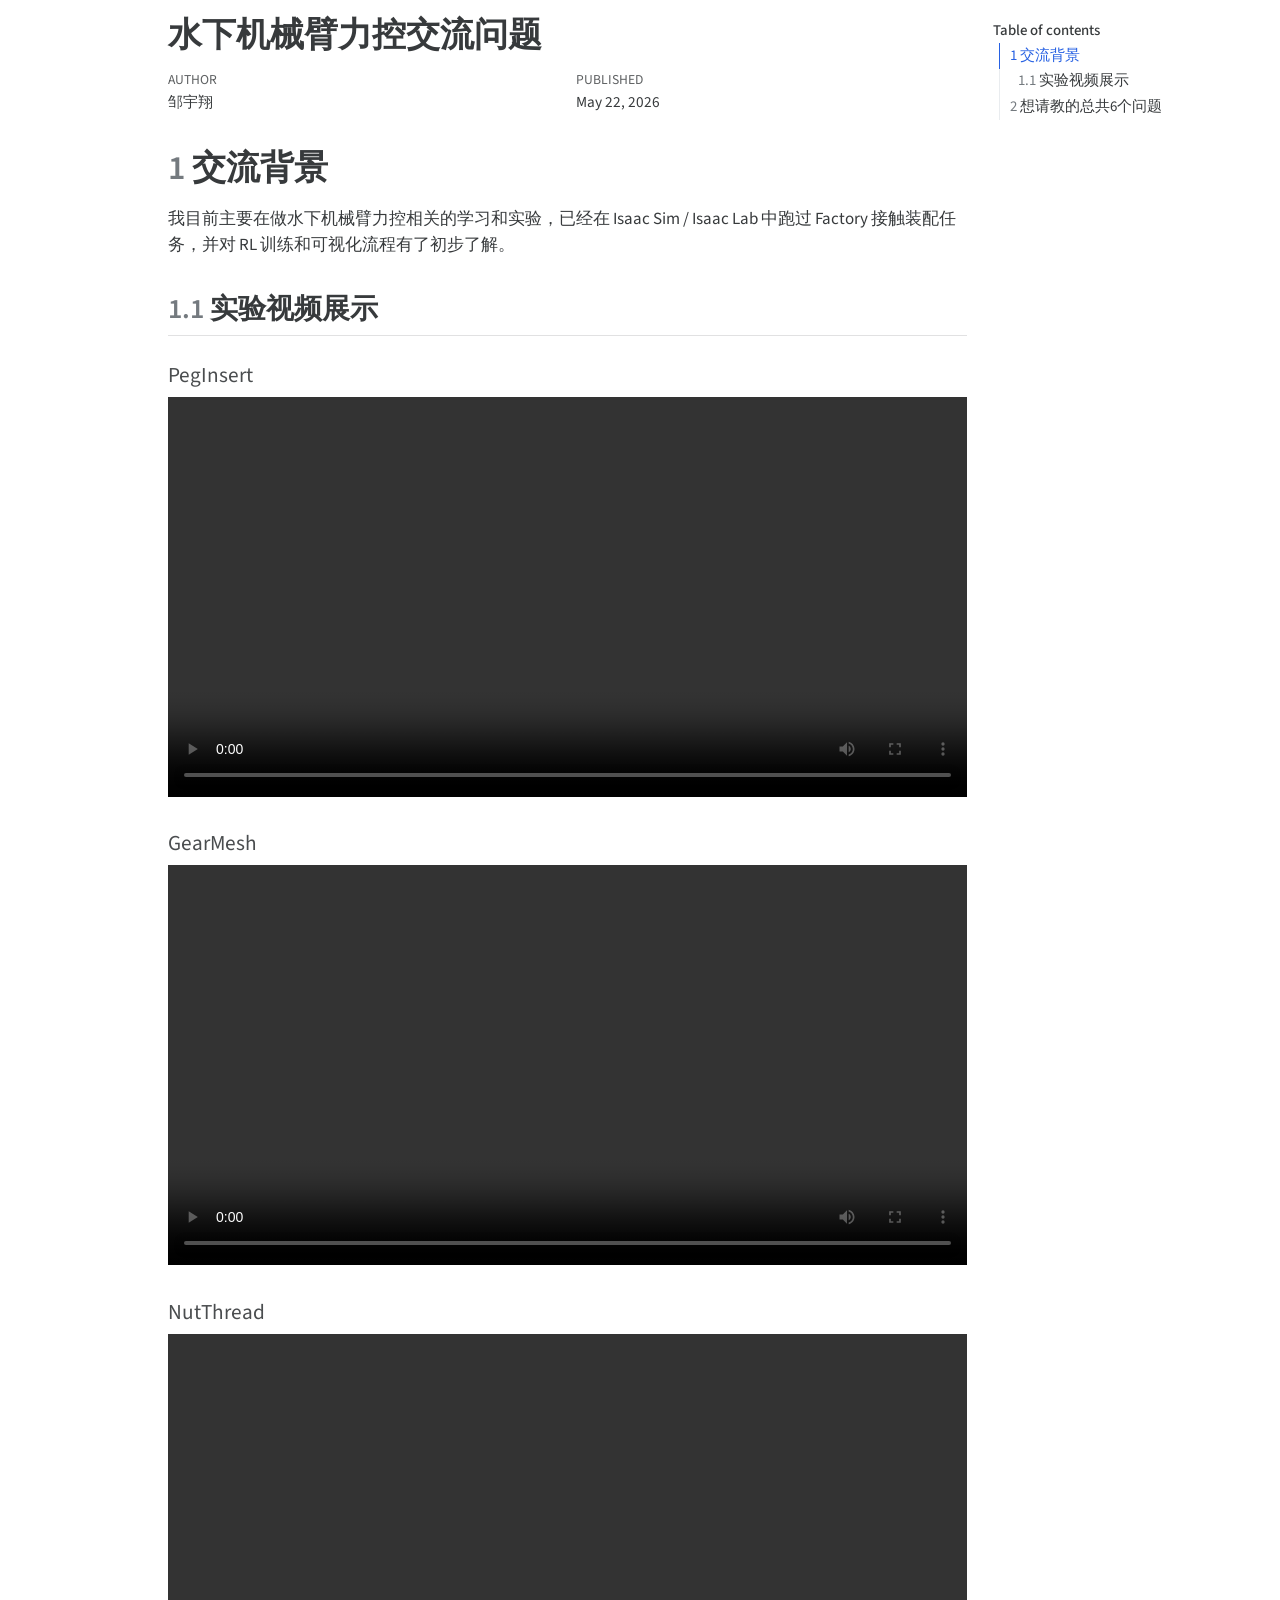
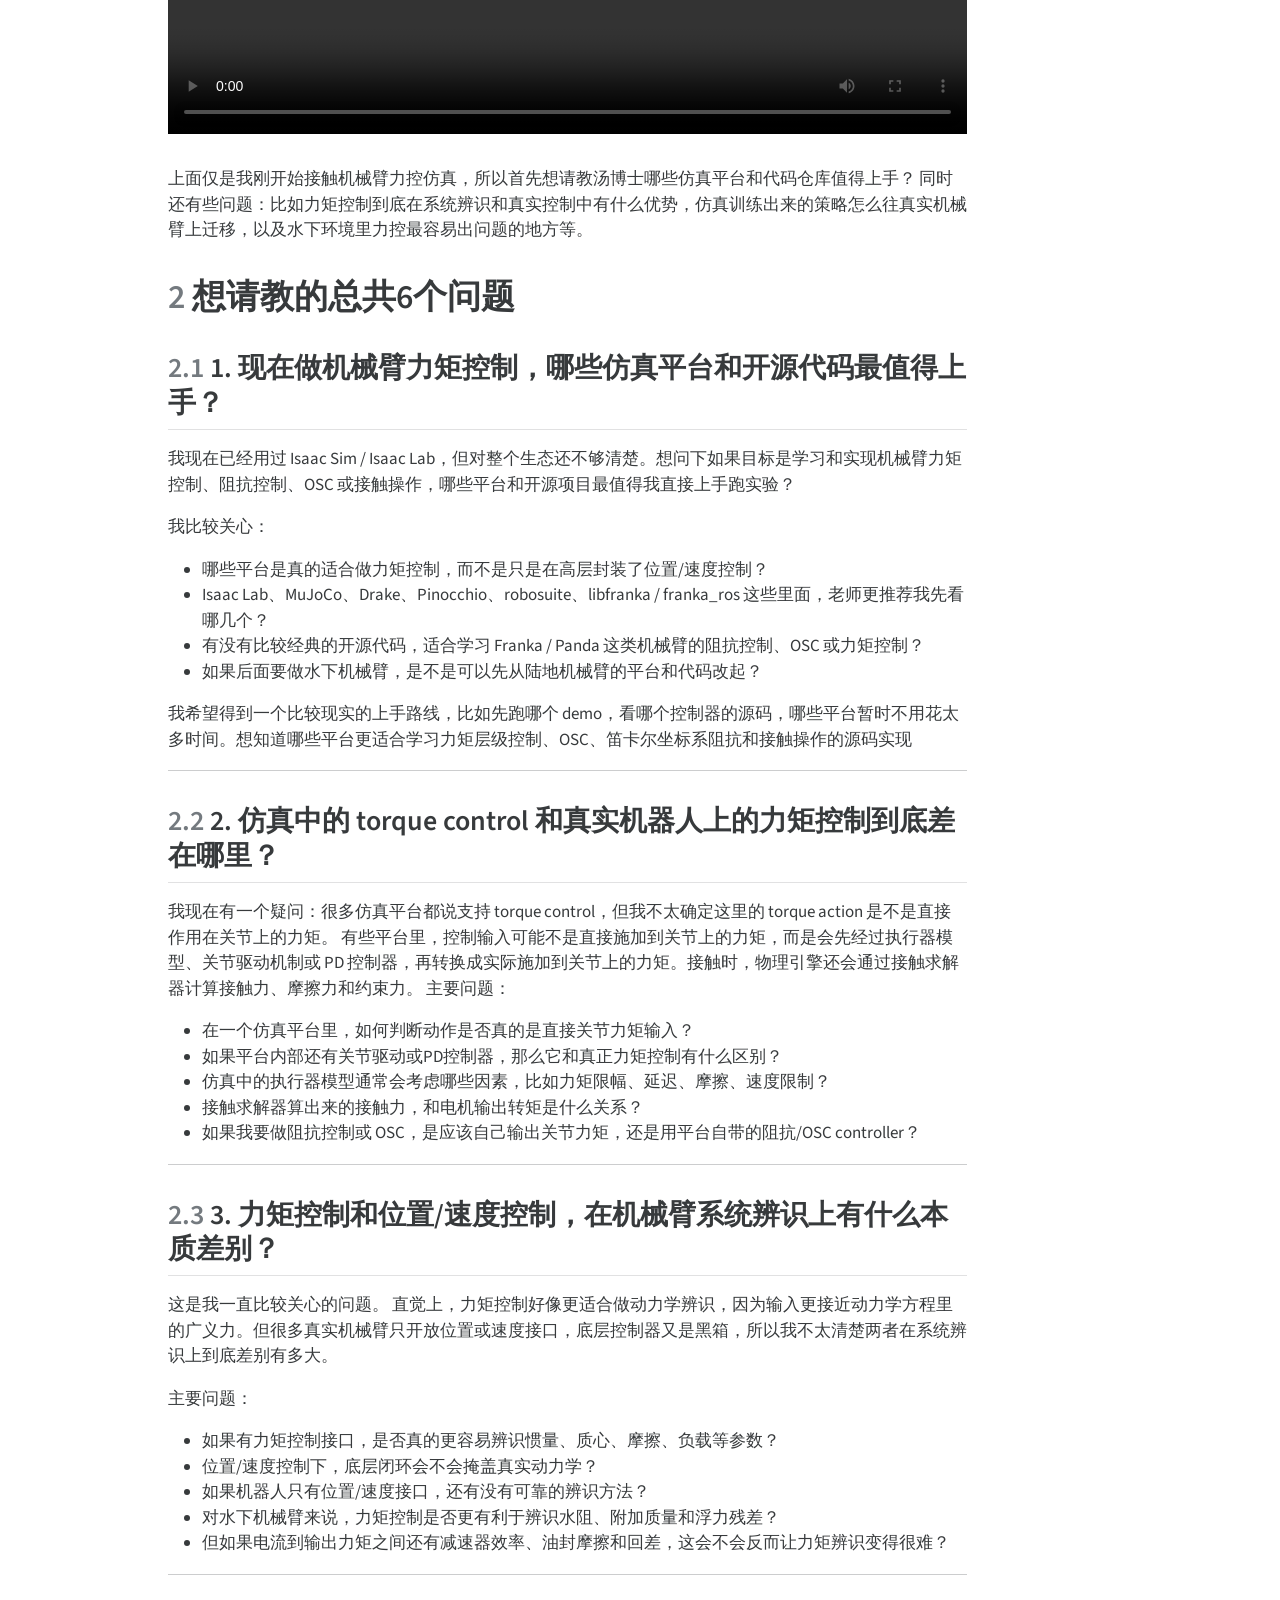
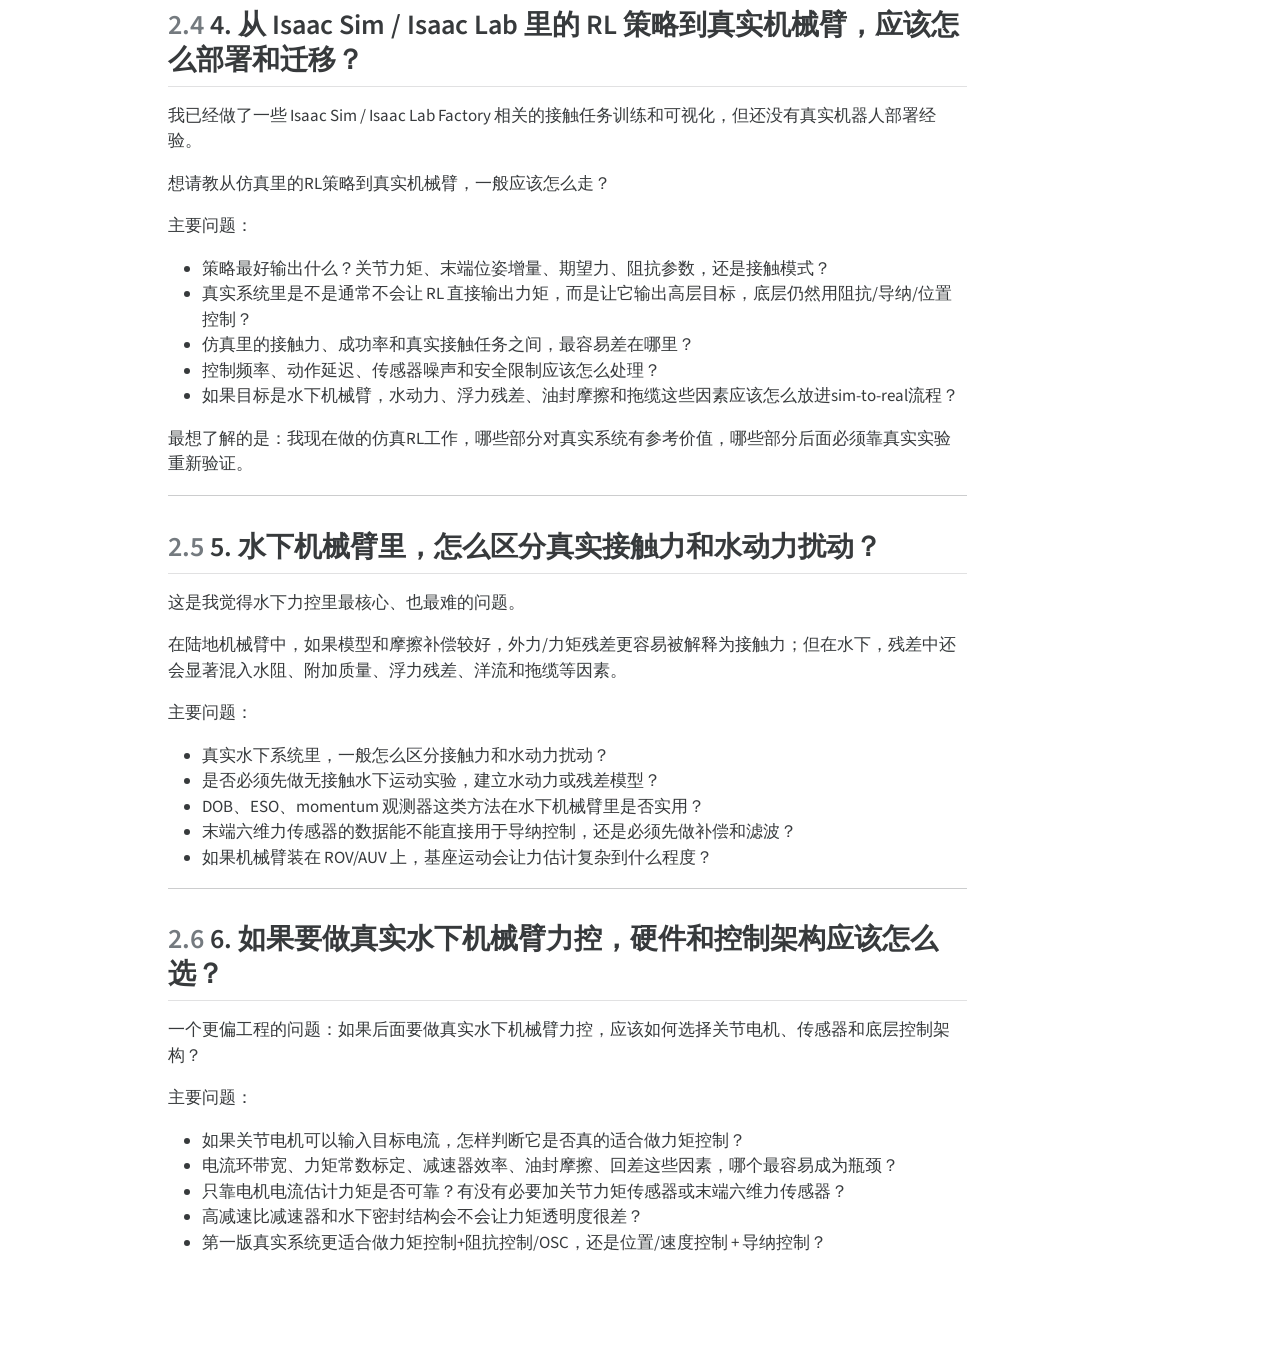
==== questions.html @ dfb9baed "Initial publish of force control pages" ====
<!DOCTYPE html>
<html xmlns="http://www.w3.org/1999/xhtml" lang="en" xml:lang="en"><head>

<meta charset="utf-8">
<meta name="generator" content="quarto-1.9.37">

<meta name="viewport" content="width=device-width, initial-scale=1.0, user-scalable=yes">

<meta name="author" content="邹宇翔">
<meta name="dcterms.date" content="2026-05-22">

<title>水下机械臂力控交流问题</title>
<style>
/* Default styles provided by pandoc.
** See https://pandoc.org/MANUAL.html#variables-for-html for config info.
*/
code{white-space: pre-wrap;}
span.smallcaps{font-variant: small-caps;}
div.columns{display: flex; gap: min(4vw, 1.5em);}
div.column{flex: auto; overflow-x: auto;}
div.hanging-indent{margin-left: 1.5em; text-indent: -1.5em;}
ul.task-list{list-style: none;}
ul.task-list li input[type="checkbox"] {
  width: 0.8em;
  margin: 0 0.8em 0.2em -1em; /* quarto-specific, see https://github.com/quarto-dev/quarto-cli/issues/4556 */ 
  vertical-align: middle;
}
</style>


<script src="questions_files/libs/clipboard/clipboard.min.js"></script>
<script src="questions_files/libs/quarto-html/quarto.js" type="module"></script>
<script src="questions_files/libs/quarto-html/tabsets/tabsets.js" type="module"></script>
<script src="questions_files/libs/quarto-html/popper.min.js"></script>
<script src="questions_files/libs/quarto-html/tippy.umd.min.js"></script>
<script src="questions_files/libs/quarto-html/anchor.min.js"></script>
<link href="questions_files/libs/quarto-html/tippy.css" rel="stylesheet">
<link href="questions_files/libs/quarto-html/quarto-syntax-highlighting-7f8f88aac4f3542376d5c11b86a4c14d.css" rel="stylesheet" id="quarto-text-highlighting-styles">
<script src="questions_files/libs/bootstrap/bootstrap.min.js"></script>
<link href="questions_files/libs/bootstrap/bootstrap-icons.css" rel="stylesheet">
<link href="questions_files/libs/bootstrap/bootstrap-67270d1595a62d14f123c043d4fb2f18.min.css" rel="stylesheet" append-hash="true" id="quarto-bootstrap" data-mode="light">


</head>

<body class="quarto-light">

<div id="quarto-content" class="page-columns page-rows-contents page-layout-article">
<div id="quarto-margin-sidebar" class="sidebar margin-sidebar">
  <nav id="TOC" role="doc-toc" class="toc-active">
    <h2 id="toc-title">Table of contents</h2>
   
  <ul class="collapse">
  <li><a href="#交流背景" id="toc-交流背景" class="nav-link active" data-scroll-target="#交流背景"><span class="header-section-number">1</span> 交流背景</a>
  <ul class="collapse">
  <li><a href="#实验视频展示" id="toc-实验视频展示" class="nav-link" data-scroll-target="#实验视频展示"><span class="header-section-number">1.1</span> 实验视频展示</a></li>
  </ul></li>
  <li><a href="#想请教的总共6个问题" id="toc-想请教的总共6个问题" class="nav-link" data-scroll-target="#想请教的总共6个问题"><span class="header-section-number">2</span> 想请教的总共6个问题</a>
  <ul class="collapse">
  <li><a href="#现在做机械臂力矩控制哪些仿真平台和开源代码最值得上手" id="toc-现在做机械臂力矩控制哪些仿真平台和开源代码最值得上手" class="nav-link" data-scroll-target="#现在做机械臂力矩控制哪些仿真平台和开源代码最值得上手"><span class="header-section-number">2.1</span> 1. 现在做机械臂力矩控制，哪些仿真平台和开源代码最值得上手？</a></li>
  <li><a href="#仿真中的-torque-control-和真实机器人上的力矩控制到底差在哪里" id="toc-仿真中的-torque-control-和真实机器人上的力矩控制到底差在哪里" class="nav-link" data-scroll-target="#仿真中的-torque-control-和真实机器人上的力矩控制到底差在哪里"><span class="header-section-number">2.2</span> 2. 仿真中的 torque control 和真实机器人上的力矩控制到底差在哪里？</a></li>
  <li><a href="#力矩控制和位置速度控制在机械臂系统辨识上有什么本质差别" id="toc-力矩控制和位置速度控制在机械臂系统辨识上有什么本质差别" class="nav-link" data-scroll-target="#力矩控制和位置速度控制在机械臂系统辨识上有什么本质差别"><span class="header-section-number">2.3</span> 3. 力矩控制和位置/速度控制，在机械臂系统辨识上有什么本质差别？</a></li>
  <li><a href="#从-isaac-sim-isaac-lab-里的-rl-策略到真实机械臂应该怎么部署和迁移" id="toc-从-isaac-sim-isaac-lab-里的-rl-策略到真实机械臂应该怎么部署和迁移" class="nav-link" data-scroll-target="#从-isaac-sim-isaac-lab-里的-rl-策略到真实机械臂应该怎么部署和迁移"><span class="header-section-number">2.4</span> 4. 从 Isaac Sim / Isaac Lab 里的 RL 策略到真实机械臂，应该怎么部署和迁移？</a></li>
  <li><a href="#水下机械臂里怎么区分真实接触力和水动力扰动" id="toc-水下机械臂里怎么区分真实接触力和水动力扰动" class="nav-link" data-scroll-target="#水下机械臂里怎么区分真实接触力和水动力扰动"><span class="header-section-number">2.5</span> 5. 水下机械臂里，怎么区分真实接触力和水动力扰动？</a></li>
  <li><a href="#如果要做真实水下机械臂力控硬件和控制架构应该怎么选" id="toc-如果要做真实水下机械臂力控硬件和控制架构应该怎么选" class="nav-link" data-scroll-target="#如果要做真实水下机械臂力控硬件和控制架构应该怎么选"><span class="header-section-number">2.6</span> 6. 如果要做真实水下机械臂力控，硬件和控制架构应该怎么选？</a></li>
  </ul></li>
  </ul>
</nav>
</div>
<main class="content" id="quarto-document-content">

<header id="title-block-header" class="quarto-title-block default">
<div class="quarto-title">
<h1 class="title">水下机械臂力控交流问题</h1>
</div>



<div class="quarto-title-meta">

    <div>
    <div class="quarto-title-meta-heading">Author</div>
    <div class="quarto-title-meta-contents">
             <p>邹宇翔 </p>
          </div>
  </div>
    
    <div>
    <div class="quarto-title-meta-heading">Published</div>
    <div class="quarto-title-meta-contents">
      <p class="date">May 22, 2026</p>
    </div>
  </div>
  
    
  </div>
  


</header>


<section id="交流背景" class="level1" data-number="1">
<h1 data-number="1"><span class="header-section-number">1</span> 交流背景</h1>
<p>我目前主要在做水下机械臂力控相关的学习和实验，已经在 Isaac Sim / Isaac Lab 中跑过 Factory 接触装配任务，并对 RL 训练和可视化流程有了初步了解。</p>
<section id="实验视频展示" class="level2" data-number="1.1">
<h2 data-number="1.1" class="anchored" data-anchor-id="实验视频展示"><span class="header-section-number">1.1</span> 实验视频展示</h2>
<div style="margin-bottom: 2rem;">
  <h4 class="anchored">PegInsert</h4>
  <video controls="" style="display:block; width:900px; max-width:100%; height:auto;">
    <source src="videos/peginsert.mp4" type="video/mp4">
    Your browser does not support the video tag.
  </video>
</div>

<div style="margin-bottom: 2rem;">
  <h4 class="anchored">GearMesh</h4>
  <video controls="" style="display:block; width:900px; max-width:100%; height:auto;">
    <source src="videos/gearmesh.mp4" type="video/mp4">
    Your browser does not support the video tag.
  </video>
</div>

<div style="margin-bottom: 2rem;">
  <h4 class="anchored">NutThread</h4>
  <video controls="" style="display:block; width:900px; max-width:100%; height:auto;">
    <source src="videos/nutthread.mp4" type="video/mp4">
    Your browser does not support the video tag.
  </video>
</div>
<p>上面仅是我刚开始接触机械臂力控仿真，所以首先想请教汤博士哪些仿真平台和代码仓库值得上手？ 同时还有些问题：比如力矩控制到底在系统辨识和真实控制中有什么优势，仿真训练出来的策略怎么往真实机械臂上迁移，以及水下环境里力控最容易出问题的地方等。</p>
</section>
</section>
<section id="想请教的总共6个问题" class="level1" data-number="2">
<h1 data-number="2"><span class="header-section-number">2</span> 想请教的总共6个问题</h1>
<section id="现在做机械臂力矩控制哪些仿真平台和开源代码最值得上手" class="level2" data-number="2.1">
<h2 data-number="2.1" class="anchored" data-anchor-id="现在做机械臂力矩控制哪些仿真平台和开源代码最值得上手"><span class="header-section-number">2.1</span> 1. 现在做机械臂力矩控制，哪些仿真平台和开源代码最值得上手？</h2>
<p>我现在已经用过 Isaac Sim / Isaac Lab，但对整个生态还不够清楚。想问下如果目标是学习和实现机械臂力矩控制、阻抗控制、OSC 或接触操作，哪些平台和开源项目最值得我直接上手跑实验？</p>
<p>我比较关心：</p>
<ul>
<li>哪些平台是真的适合做力矩控制，而不是只是在高层封装了位置/速度控制？</li>
<li>Isaac Lab、MuJoCo、Drake、Pinocchio、robosuite、libfranka / franka_ros 这些里面，老师更推荐我先看哪几个？</li>
<li>有没有比较经典的开源代码，适合学习 Franka / Panda 这类机械臂的阻抗控制、OSC 或力矩控制？</li>
<li>如果后面要做水下机械臂，是不是可以先从陆地机械臂的平台和代码改起？</li>
</ul>
<p>我希望得到一个比较现实的上手路线，比如先跑哪个 demo，看哪个控制器的源码，哪些平台暂时不用花太多时间。想知道哪些平台更适合学习力矩层级控制、OSC、笛卡尔坐标系阻抗和接触操作的源码实现</p>
<hr>
</section>
<section id="仿真中的-torque-control-和真实机器人上的力矩控制到底差在哪里" class="level2" data-number="2.2">
<h2 data-number="2.2" class="anchored" data-anchor-id="仿真中的-torque-control-和真实机器人上的力矩控制到底差在哪里"><span class="header-section-number">2.2</span> 2. 仿真中的 torque control 和真实机器人上的力矩控制到底差在哪里？</h2>
<p>我现在有一个疑问：很多仿真平台都说支持 torque control，但我不太确定这里的 torque action 是不是直接作用在关节上的力矩。 有些平台里，控制输入可能不是直接施加到关节上的力矩，而是会先经过执行器模型、关节驱动机制或 PD 控制器，再转换成实际施加到关节上的力矩。接触时，物理引擎还会通过接触求解器计算接触力、摩擦力和约束力。 主要问题：</p>
<ul>
<li>在一个仿真平台里，如何判断动作是否真的是直接关节力矩输入？</li>
<li>如果平台内部还有关节驱动或PD控制器，那么它和真正力矩控制有什么区别？</li>
<li>仿真中的执行器模型通常会考虑哪些因素，比如力矩限幅、延迟、摩擦、速度限制？</li>
<li>接触求解器算出来的接触力，和电机输出转矩是什么关系？</li>
<li>如果我要做阻抗控制或 OSC，是应该自己输出关节力矩，还是用平台自带的阻抗/OSC controller？</li>
</ul>
<hr>
</section>
<section id="力矩控制和位置速度控制在机械臂系统辨识上有什么本质差别" class="level2" data-number="2.3">
<h2 data-number="2.3" class="anchored" data-anchor-id="力矩控制和位置速度控制在机械臂系统辨识上有什么本质差别"><span class="header-section-number">2.3</span> 3. 力矩控制和位置/速度控制，在机械臂系统辨识上有什么本质差别？</h2>
<p>这是我一直比较关心的问题。 直觉上，力矩控制好像更适合做动力学辨识，因为输入更接近动力学方程里的广义力。但很多真实机械臂只开放位置或速度接口，底层控制器又是黑箱，所以我不太清楚两者在系统辨识上到底差别有多大。</p>
<p>主要问题：</p>
<ul>
<li>如果有力矩控制接口，是否真的更容易辨识惯量、质心、摩擦、负载等参数？</li>
<li>位置/速度控制下，底层闭环会不会掩盖真实动力学？</li>
<li>如果机器人只有位置/速度接口，还有没有可靠的辨识方法？</li>
<li>对水下机械臂来说，力矩控制是否更有利于辨识水阻、附加质量和浮力残差？</li>
<li>但如果电流到输出力矩之间还有减速器效率、油封摩擦和回差，这会不会反而让力矩辨识变得很难？</li>
</ul>
<hr>
</section>
<section id="从-isaac-sim-isaac-lab-里的-rl-策略到真实机械臂应该怎么部署和迁移" class="level2" data-number="2.4">
<h2 data-number="2.4" class="anchored" data-anchor-id="从-isaac-sim-isaac-lab-里的-rl-策略到真实机械臂应该怎么部署和迁移"><span class="header-section-number">2.4</span> 4. 从 Isaac Sim / Isaac Lab 里的 RL 策略到真实机械臂，应该怎么部署和迁移？</h2>
<p>我已经做了一些 Isaac Sim / Isaac Lab Factory 相关的接触任务训练和可视化，但还没有真实机器人部署经验。</p>
<p>想请教从仿真里的RL策略到真实机械臂，一般应该怎么走？</p>
<p>主要问题：</p>
<ul>
<li>策略最好输出什么？关节力矩、末端位姿增量、期望力、阻抗参数，还是接触模式？</li>
<li>真实系统里是不是通常不会让 RL 直接输出力矩，而是让它输出高层目标，底层仍然用阻抗/导纳/位置控制？</li>
<li>仿真里的接触力、成功率和真实接触任务之间，最容易差在哪里？</li>
<li>控制频率、动作延迟、传感器噪声和安全限制应该怎么处理？</li>
<li>如果目标是水下机械臂，水动力、浮力残差、油封摩擦和拖缆这些因素应该怎么放进sim-to-real流程？</li>
</ul>
<p>最想了解的是：我现在做的仿真RL工作，哪些部分对真实系统有参考价值，哪些部分后面必须靠真实实验重新验证。</p>
<hr>
</section>
<section id="水下机械臂里怎么区分真实接触力和水动力扰动" class="level2" data-number="2.5">
<h2 data-number="2.5" class="anchored" data-anchor-id="水下机械臂里怎么区分真实接触力和水动力扰动"><span class="header-section-number">2.5</span> 5. 水下机械臂里，怎么区分真实接触力和水动力扰动？</h2>
<p>这是我觉得水下力控里最核心、也最难的问题。</p>
<p>在陆地机械臂中，如果模型和摩擦补偿较好，外力/力矩残差更容易被解释为接触力；但在水下，残差中还会显著混入水阻、附加质量、浮力残差、洋流和拖缆等因素。</p>
<p>主要问题：</p>
<ul>
<li>真实水下系统里，一般怎么区分接触力和水动力扰动？</li>
<li>是否必须先做无接触水下运动实验，建立水动力或残差模型？</li>
<li>DOB、ESO、momentum 观测器这类方法在水下机械臂里是否实用？</li>
<li>末端六维力传感器的数据能不能直接用于导纳控制，还是必须先做补偿和滤波？</li>
<li>如果机械臂装在 ROV/AUV 上，基座运动会让力估计复杂到什么程度？</li>
</ul>
<hr>
</section>
<section id="如果要做真实水下机械臂力控硬件和控制架构应该怎么选" class="level2" data-number="2.6">
<h2 data-number="2.6" class="anchored" data-anchor-id="如果要做真实水下机械臂力控硬件和控制架构应该怎么选"><span class="header-section-number">2.6</span> 6. 如果要做真实水下机械臂力控，硬件和控制架构应该怎么选？</h2>
<p>一个更偏工程的问题：如果后面要做真实水下机械臂力控，应该如何选择关节电机、传感器和底层控制架构？</p>
<p>主要问题：</p>
<ul>
<li>如果关节电机可以输入目标电流，怎样判断它是否真的适合做力矩控制？</li>
<li>电流环带宽、力矩常数标定、减速器效率、油封摩擦、回差这些因素，哪个最容易成为瓶颈？</li>
<li>只靠电机电流估计力矩是否可靠？有没有必要加关节力矩传感器或末端六维力传感器？</li>
<li>高减速比减速器和水下密封结构会不会让力矩透明度很差？</li>
<li>第一版真实系统更适合做力矩控制+阻抗控制/OSC，还是位置/速度控制 + 导纳控制？</li>
</ul>
</section>
</section>

</main>
<!-- /main column -->
<script id="quarto-html-after-body" type="application/javascript">
  window.document.addEventListener("DOMContentLoaded", function (event) {
    const icon = "";
    const anchorJS = new window.AnchorJS();
    anchorJS.options = {
      placement: 'right',
      icon: icon
    };
    anchorJS.add('.anchored');
    const isCodeAnnotation = (el) => {
      for (const clz of el.classList) {
        if (clz.startsWith('code-annotation-')) {                     
          return true;
        }
      }
      return false;
    }
    const onCopySuccess = function(e) {
      // button target
      const button = e.trigger;
      // don't keep focus
      button.blur();
      // flash "checked"
      button.classList.add('code-copy-button-checked');
      var currentTitle = button.getAttribute("title");
      button.setAttribute("title", "Copied!");
      let tooltip;
      if (window.bootstrap) {
        button.setAttribute("data-bs-toggle", "tooltip");
        button.setAttribute("data-bs-placement", "left");
        button.setAttribute("data-bs-title", "Copied!");
        tooltip = new bootstrap.Tooltip(button, 
          { trigger: "manual", 
            customClass: "code-copy-button-tooltip",
            offset: [0, -8]});
        tooltip.show();    
      }
      setTimeout(function() {
        if (tooltip) {
          tooltip.hide();
          button.removeAttribute("data-bs-title");
          button.removeAttribute("data-bs-toggle");
          button.removeAttribute("data-bs-placement");
        }
        button.setAttribute("title", currentTitle);
        button.classList.remove('code-copy-button-checked');
      }, 1000);
      // clear code selection
      e.clearSelection();
    }
    const getTextToCopy = function(trigger) {
      const outerScaffold = trigger.parentElement.cloneNode(true);
      const codeEl = outerScaffold.querySelector('code');
      for (const childEl of codeEl.children) {
        if (isCodeAnnotation(childEl)) {
          childEl.remove();
        }
      }
      return codeEl.innerText;
    }
    const clipboard = new window.ClipboardJS('.code-copy-button:not([data-in-quarto-modal])', {
      text: getTextToCopy
    });
    clipboard.on('success', onCopySuccess);
    if (window.document.getElementById('quarto-embedded-source-code-modal')) {
      const clipboardModal = new window.ClipboardJS('.code-copy-button[data-in-quarto-modal]', {
        text: getTextToCopy,
        container: window.document.getElementById('quarto-embedded-source-code-modal')
      });
      clipboardModal.on('success', onCopySuccess);
    }
      var localhostRegex = new RegExp(/^(?:http|https):\/\/localhost\:?[0-9]*\//);
      var mailtoRegex = new RegExp(/^mailto:/);
        var filterRegex = new RegExp('/' + window.location.host + '/');
      var isInternal = (href) => {
          return filterRegex.test(href) || localhostRegex.test(href) || mailtoRegex.test(href);
      }
      // Inspect non-navigation links and adorn them if external
     var links = window.document.querySelectorAll('a[href]:not(.nav-link):not(.navbar-brand):not(.toc-action):not(.sidebar-link):not(.sidebar-item-toggle):not(.pagination-link):not(.no-external):not([aria-hidden]):not(.dropdown-item):not(.quarto-navigation-tool):not(.about-link)');
      for (var i=0; i<links.length; i++) {
        const link = links[i];
        if (!isInternal(link.href)) {
          // undo the damage that might have been done by quarto-nav.js in the case of
          // links that we want to consider external
          if (link.dataset.originalHref !== undefined) {
            link.href = link.dataset.originalHref;
          }
        }
      }
    function tippyHover(el, contentFn, onTriggerFn, onUntriggerFn) {
      const config = {
        allowHTML: true,
        maxWidth: 500,
        delay: 100,
        arrow: false,
        appendTo: function(el) {
            return el.parentElement;
        },
        interactive: true,
        interactiveBorder: 10,
        theme: 'quarto',
        placement: 'bottom-start',
      };
      if (contentFn) {
        config.content = contentFn;
      }
      if (onTriggerFn) {
        config.onTrigger = onTriggerFn;
      }
      if (onUntriggerFn) {
        config.onUntrigger = onUntriggerFn;
      }
      window.tippy(el, config); 
    }
    const noterefs = window.document.querySelectorAll('a[role="doc-noteref"]');
    for (var i=0; i<noterefs.length; i++) {
      const ref = noterefs[i];
      tippyHover(ref, function() {
        // use id or data attribute instead here
        let href = ref.getAttribute('data-footnote-href') || ref.getAttribute('href');
        try { href = new URL(href).hash; } catch {}
        const id = href.replace(/^#\/?/, "");
        const note = window.document.getElementById(id);
        if (note) {
          return note.innerHTML;
        } else {
          return "";
        }
      });
    }
    const xrefs = window.document.querySelectorAll('a.quarto-xref');
    const processXRef = (id, note) => {
      // Strip column container classes
      const stripColumnClz = (el) => {
        el.classList.remove("page-full", "page-columns");
        if (el.children) {
          for (const child of el.children) {
            stripColumnClz(child);
          }
        }
      }
      stripColumnClz(note)
      if (id === null || id.startsWith('sec-')) {
        // Special case sections, only their first couple elements
        const container = document.createElement("div");
        if (note.children && note.children.length > 2) {
          container.appendChild(note.children[0].cloneNode(true));
          for (let i = 1; i < note.children.length; i++) {
            const child = note.children[i];
            if (child.tagName === "P" && child.innerText === "") {
              continue;
            } else {
              container.appendChild(child.cloneNode(true));
              break;
            }
          }
          if (window.Quarto?.typesetMath) {
            window.Quarto.typesetMath(container);
          }
          return container.innerHTML
        } else {
          if (window.Quarto?.typesetMath) {
            window.Quarto.typesetMath(note);
          }
          return note.innerHTML;
        }
      } else {
        // Remove any anchor links if they are present
        const anchorLink = note.querySelector('a.anchorjs-link');
        if (anchorLink) {
          anchorLink.remove();
        }
        if (window.Quarto?.typesetMath) {
          window.Quarto.typesetMath(note);
        }
        if (note.classList.contains("callout")) {
          return note.outerHTML;
        } else {
          return note.innerHTML;
        }
      }
    }
    for (var i=0; i<xrefs.length; i++) {
      const xref = xrefs[i];
      tippyHover(xref, undefined, function(instance) {
        instance.disable();
        let url = xref.getAttribute('href');
        let hash = undefined; 
        if (url.startsWith('#')) {
          hash = url;
        } else {
          try { hash = new URL(url).hash; } catch {}
        }
        if (hash) {
          const id = hash.replace(/^#\/?/, "");
          const note = window.document.getElementById(id);
          if (note !== null) {
            try {
              const html = processXRef(id, note.cloneNode(true));
              instance.setContent(html);
            } finally {
              instance.enable();
              instance.show();
            }
          } else {
            // See if we can fetch this
            fetch(url.split('#')[0])
            .then(res => res.text())
            .then(html => {
              const parser = new DOMParser();
              const htmlDoc = parser.parseFromString(html, "text/html");
              const note = htmlDoc.getElementById(id);
              if (note !== null) {
                const html = processXRef(id, note);
                instance.setContent(html);
              } 
            }).finally(() => {
              instance.enable();
              instance.show();
            });
          }
        } else {
          // See if we can fetch a full url (with no hash to target)
          // This is a special case and we should probably do some content thinning / targeting
          fetch(url)
          .then(res => res.text())
          .then(html => {
            const parser = new DOMParser();
            const htmlDoc = parser.parseFromString(html, "text/html");
            const note = htmlDoc.querySelector('main.content');
            if (note !== null) {
              // This should only happen for chapter cross references
              // (since there is no id in the URL)
              // remove the first header
              if (note.children.length > 0 && note.children[0].tagName === "HEADER") {
                note.children[0].remove();
              }
              const html = processXRef(null, note);
              instance.setContent(html);
            } 
          }).finally(() => {
            instance.enable();
            instance.show();
          });
        }
      }, function(instance) {
      });
    }
        let selectedAnnoteEl;
        const selectorForAnnotation = ( cell, annotation) => {
          let cellAttr = 'data-code-cell="' + cell + '"';
          let lineAttr = 'data-code-annotation="' +  annotation + '"';
          const selector = 'span[' + cellAttr + '][' + lineAttr + ']';
          return selector;
        }
        const selectCodeLines = (annoteEl) => {
          const doc = window.document;
          const targetCell = annoteEl.getAttribute("data-target-cell");
          const targetAnnotation = annoteEl.getAttribute("data-target-annotation");
          const annoteSpan = window.document.querySelector(selectorForAnnotation(targetCell, targetAnnotation));
          const lines = annoteSpan.getAttribute("data-code-lines").split(",");
          const lineIds = lines.map((line) => {
            return targetCell + "-" + line;
          })
          let top = null;
          let height = null;
          let parent = null;
          if (lineIds.length > 0) {
              //compute the position of the single el (top and bottom and make a div)
              const el = window.document.getElementById(lineIds[0]);
              top = el.offsetTop;
              height = el.offsetHeight;
              parent = el.parentElement.parentElement;
            if (lineIds.length > 1) {
              const lastEl = window.document.getElementById(lineIds[lineIds.length - 1]);
              const bottom = lastEl.offsetTop + lastEl.offsetHeight;
              height = bottom - top;
            }
            if (top !== null && height !== null && parent !== null) {
              // cook up a div (if necessary) and position it 
              let div = window.document.getElementById("code-annotation-line-highlight");
              if (div === null) {
                div = window.document.createElement("div");
                div.setAttribute("id", "code-annotation-line-highlight");
                div.style.position = 'absolute';
                parent.appendChild(div);
              }
              div.style.top = top - 2 + "px";
              div.style.height = height + 4 + "px";
              div.style.left = 0;
              let gutterDiv = window.document.getElementById("code-annotation-line-highlight-gutter");
              if (gutterDiv === null) {
                gutterDiv = window.document.createElement("div");
                gutterDiv.setAttribute("id", "code-annotation-line-highlight-gutter");
                gutterDiv.style.position = 'absolute';
                const codeCell = window.document.getElementById(targetCell);
                const gutter = codeCell.querySelector('.code-annotation-gutter');
                gutter.appendChild(gutterDiv);
              }
              gutterDiv.style.top = top - 2 + "px";
              gutterDiv.style.height = height + 4 + "px";
            }
            selectedAnnoteEl = annoteEl;
          }
        };
        const unselectCodeLines = () => {
          const elementsIds = ["code-annotation-line-highlight", "code-annotation-line-highlight-gutter"];
          elementsIds.forEach((elId) => {
            const div = window.document.getElementById(elId);
            if (div) {
              div.remove();
            }
          });
          selectedAnnoteEl = undefined;
        };
          // Handle positioning of the toggle
      window.addEventListener(
        "resize",
        throttle(() => {
          elRect = undefined;
          if (selectedAnnoteEl) {
            selectCodeLines(selectedAnnoteEl);
          }
        }, 10)
      );
      function throttle(fn, ms) {
      let throttle = false;
      let timer;
        return (...args) => {
          if(!throttle) { // first call gets through
              fn.apply(this, args);
              throttle = true;
          } else { // all the others get throttled
              if(timer) clearTimeout(timer); // cancel #2
              timer = setTimeout(() => {
                fn.apply(this, args);
                timer = throttle = false;
              }, ms);
          }
        };
      }
        // Attach click handler to the DT
        const annoteDls = window.document.querySelectorAll('dt[data-target-cell]');
        for (const annoteDlNode of annoteDls) {
          annoteDlNode.addEventListener('click', (event) => {
            const clickedEl = event.target;
            if (clickedEl !== selectedAnnoteEl) {
              unselectCodeLines();
              const activeEl = window.document.querySelector('dt[data-target-cell].code-annotation-active');
              if (activeEl) {
                activeEl.classList.remove('code-annotation-active');
              }
              selectCodeLines(clickedEl);
              clickedEl.classList.add('code-annotation-active');
            } else {
              // Unselect the line
              unselectCodeLines();
              clickedEl.classList.remove('code-annotation-active');
            }
          });
        }
    const findCites = (el) => {
      const parentEl = el.parentElement;
      if (parentEl) {
        const cites = parentEl.dataset.cites;
        if (cites) {
          return {
            el,
            cites: cites.split(' ')
          };
        } else {
          return findCites(el.parentElement)
        }
      } else {
        return undefined;
      }
    };
    var bibliorefs = window.document.querySelectorAll('a[role="doc-biblioref"]');
    for (var i=0; i<bibliorefs.length; i++) {
      const ref = bibliorefs[i];
      const citeInfo = findCites(ref);
      if (citeInfo) {
        tippyHover(citeInfo.el, function() {
          var popup = window.document.createElement('div');
          citeInfo.cites.forEach(function(cite) {
            var citeDiv = window.document.createElement('div');
            citeDiv.classList.add('hanging-indent');
            citeDiv.classList.add('csl-entry');
            var biblioDiv = window.document.getElementById('ref-' + cite);
            if (biblioDiv) {
              citeDiv.innerHTML = biblioDiv.innerHTML;
            }
            popup.appendChild(citeDiv);
          });
          return popup.innerHTML;
        });
      }
    }
  });
  </script>
</div> <!-- /content -->




</body></html>
---- questions_files/libs/quarto-html/tippy.css ----
.tippy-box[data-animation=fade][data-state=hidden]{opacity:0}[data-tippy-root]{max-width:calc(100vw - 10px)}.tippy-box{position:relative;background-color:#333;color:#fff;border-radius:4px;font-size:14px;line-height:1.4;white-space:normal;outline:0;transition-property:transform,visibility,opacity}.tippy-box[data-placement^=top]>.tippy-arrow{bottom:0}.tippy-box[data-placement^=top]>.tippy-arrow:before{bottom:-7px;left:0;border-width:8px 8px 0;border-top-color:initial;transform-origin:center top}.tippy-box[data-placement^=bottom]>.tippy-arrow{top:0}.tippy-box[data-placement^=bottom]>.tippy-arrow:before{top:-7px;left:0;border-width:0 8px 8px;border-bottom-color:initial;transform-origin:center bottom}.tippy-box[data-placement^=left]>.tippy-arrow{right:0}.tippy-box[data-placement^=left]>.tippy-arrow:before{border-width:8px 0 8px 8px;border-left-color:initial;right:-7px;transform-origin:center left}.tippy-box[data-placement^=right]>.tippy-arrow{left:0}.tippy-box[data-placement^=right]>.tippy-arrow:before{left:-7px;border-width:8px 8px 8px 0;border-right-color:initial;transform-origin:center right}.tippy-box[data-inertia][data-state=visible]{transition-timing-function:cubic-bezier(.54,1.5,.38,1.11)}.tippy-arrow{width:16px;height:16px;color:#333}.tippy-arrow:before{content:"";position:absolute;border-color:transparent;border-style:solid}.tippy-content{position:relative;padding:5px 9px;z-index:1}
---- questions_files/libs/quarto-html/quarto-syntax-highlighting-7f8f88aac4f3542376d5c11b86a4c14d.css ----
/* quarto syntax highlight colors */
:root {
  --quarto-hl-ot-color: #003B4F;
  --quarto-hl-at-color: #657422;
  --quarto-hl-ss-color: #20794D;
  --quarto-hl-an-color: #5E5E5E;
  --quarto-hl-fu-color: #4758AB;
  --quarto-hl-st-color: #20794D;
  --quarto-hl-cf-color: #003B4F;
  --quarto-hl-op-color: #5E5E5E;
  --quarto-hl-er-color: #AD0000;
  --quarto-hl-bn-color: #AD0000;
  --quarto-hl-al-color: #AD0000;
  --quarto-hl-va-color: #111111;
  --quarto-hl-bu-color: inherit;
  --quarto-hl-ex-color: inherit;
  --quarto-hl-pp-color: #AD0000;
  --quarto-hl-in-color: #5E5E5E;
  --quarto-hl-vs-color: #20794D;
  --quarto-hl-wa-color: #5E5E5E;
  --quarto-hl-do-color: #5E5E5E;
  --quarto-hl-im-color: #00769E;
  --quarto-hl-ch-color: #20794D;
  --quarto-hl-dt-color: #AD0000;
  --quarto-hl-fl-color: #AD0000;
  --quarto-hl-co-color: #5E5E5E;
  --quarto-hl-cv-color: #5E5E5E;
  --quarto-hl-cn-color: #8f5902;
  --quarto-hl-sc-color: #5E5E5E;
  --quarto-hl-dv-color: #AD0000;
  --quarto-hl-kw-color: #003B4F;
}

/* other quarto variables */
:root {
  --quarto-font-monospace: SFMono-Regular, Menlo, Monaco, Consolas, "Liberation Mono", "Courier New", monospace;
}

/* syntax highlight based on Pandoc's rules */
pre > code.sourceCode > span {
  color: #003B4F;
}

code.sourceCode > span {
  color: #003B4F;
}

div.sourceCode,
div.sourceCode pre.sourceCode {
  color: #003B4F;
}

/* Normal */
code span {
  color: #003B4F;
}

/* Alert */
code span.al {
  color: #AD0000;
  font-style: inherit;
}

/* Annotation */
code span.an {
  color: #5E5E5E;
  font-style: inherit;
}

/* Attribute */
code span.at {
  color: #657422;
  font-style: inherit;
}

/* BaseN */
code span.bn {
  color: #AD0000;
  font-style: inherit;
}

/* BuiltIn */
code span.bu {
  font-style: inherit;
}

/* ControlFlow */
code span.cf {
  color: #003B4F;
  font-weight: bold;
  font-style: inherit;
}

/* Char */
code span.ch {
  color: #20794D;
  font-style: inherit;
}

/* Constant */
code span.cn {
  color: #8f5902;
  font-style: inherit;
}

/* Comment */
code span.co {
  color: #5E5E5E;
  font-style: inherit;
}

/* CommentVar */
code span.cv {
  color: #5E5E5E;
  font-style: italic;
}

/* Documentation */
code span.do {
  color: #5E5E5E;
  font-style: italic;
}

/* DataType */
code span.dt {
  color: #AD0000;
  font-style: inherit;
}

/* DecVal */
code span.dv {
  color: #AD0000;
  font-style: inherit;
}

/* Error */
code span.er {
  color: #AD0000;
  font-style: inherit;
}

/* Extension */
code span.ex {
  font-style: inherit;
}

/* Float */
code span.fl {
  color: #AD0000;
  font-style: inherit;
}

/* Function */
code span.fu {
  color: #4758AB;
  font-style: inherit;
}

/* Import */
code span.im {
  color: #00769E;
  font-style: inherit;
}

/* Information */
code span.in {
  color: #5E5E5E;
  font-style: inherit;
}

/* Keyword */
code span.kw {
  color: #003B4F;
  font-weight: bold;
  font-style: inherit;
}

/* Operator */
code span.op {
  color: #5E5E5E;
  font-style: inherit;
}

/* Other */
code span.ot {
  color: #003B4F;
  font-style: inherit;
}

/* Preprocessor */
code span.pp {
  color: #AD0000;
  font-style: inherit;
}

/* SpecialChar */
code span.sc {
  color: #5E5E5E;
  font-style: inherit;
}

/* SpecialString */
code span.ss {
  color: #20794D;
  font-style: inherit;
}

/* String */
code span.st {
  color: #20794D;
  font-style: inherit;
}

/* Variable */
code span.va {
  color: #111111;
  font-style: inherit;
}

/* VerbatimString */
code span.vs {
  color: #20794D;
  font-style: inherit;
}

/* Warning */
code span.wa {
  color: #5E5E5E;
  font-style: italic;
}

.prevent-inlining {
  content: "</";
}

/*# sourceMappingURL=789ad8cd35626ba772517505b42a116e.css.map */
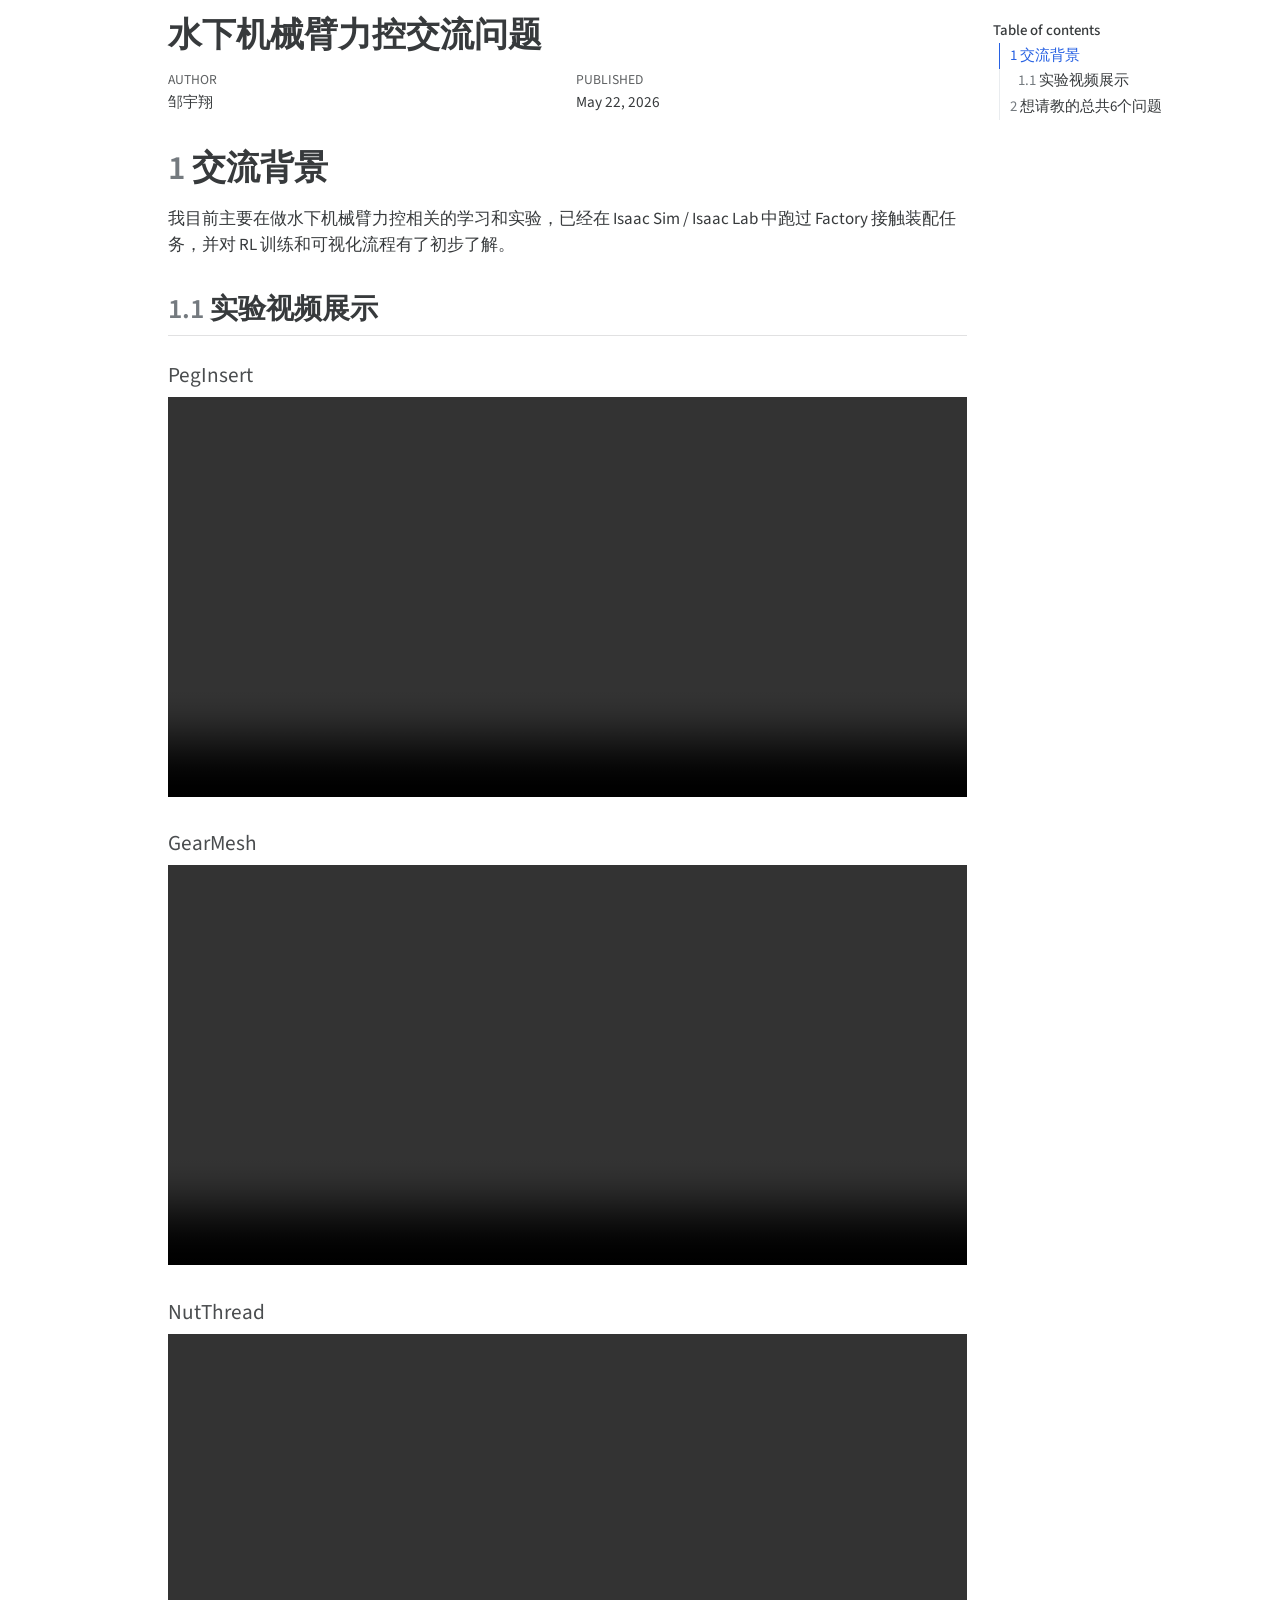
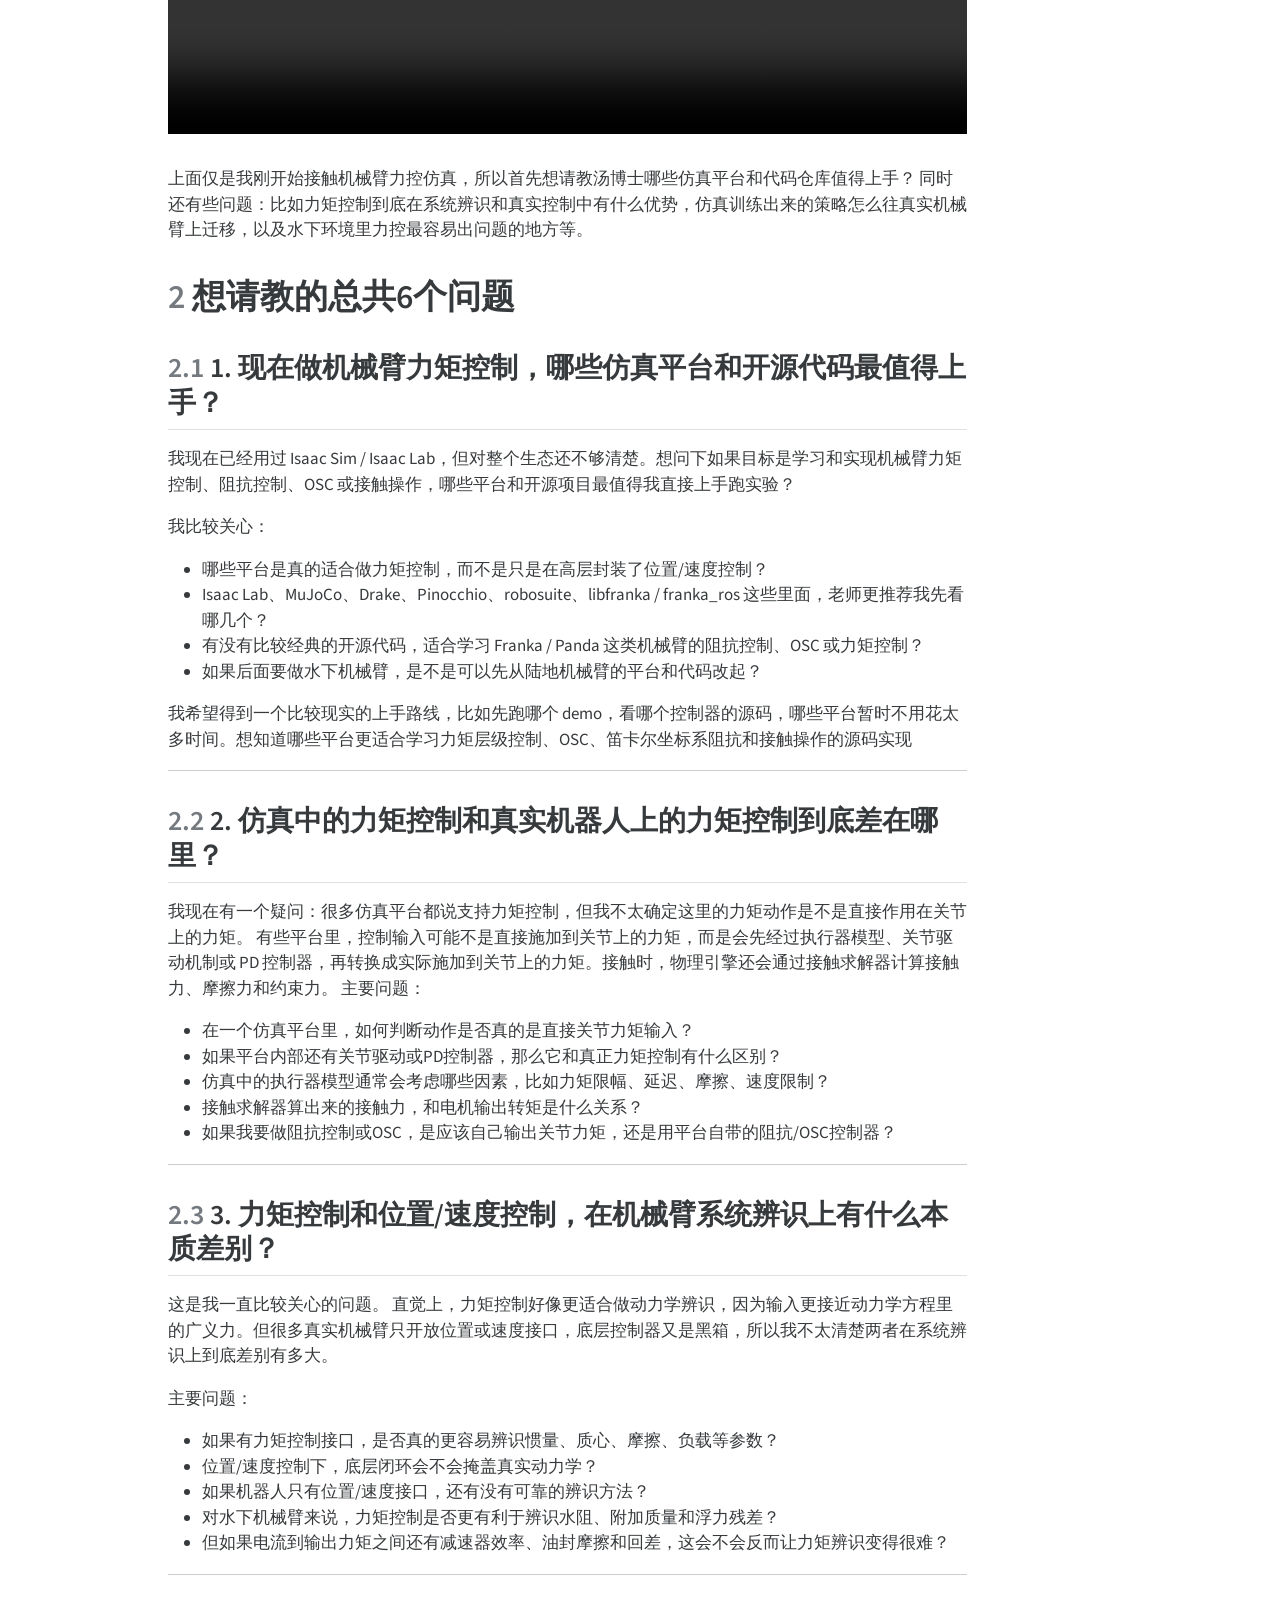
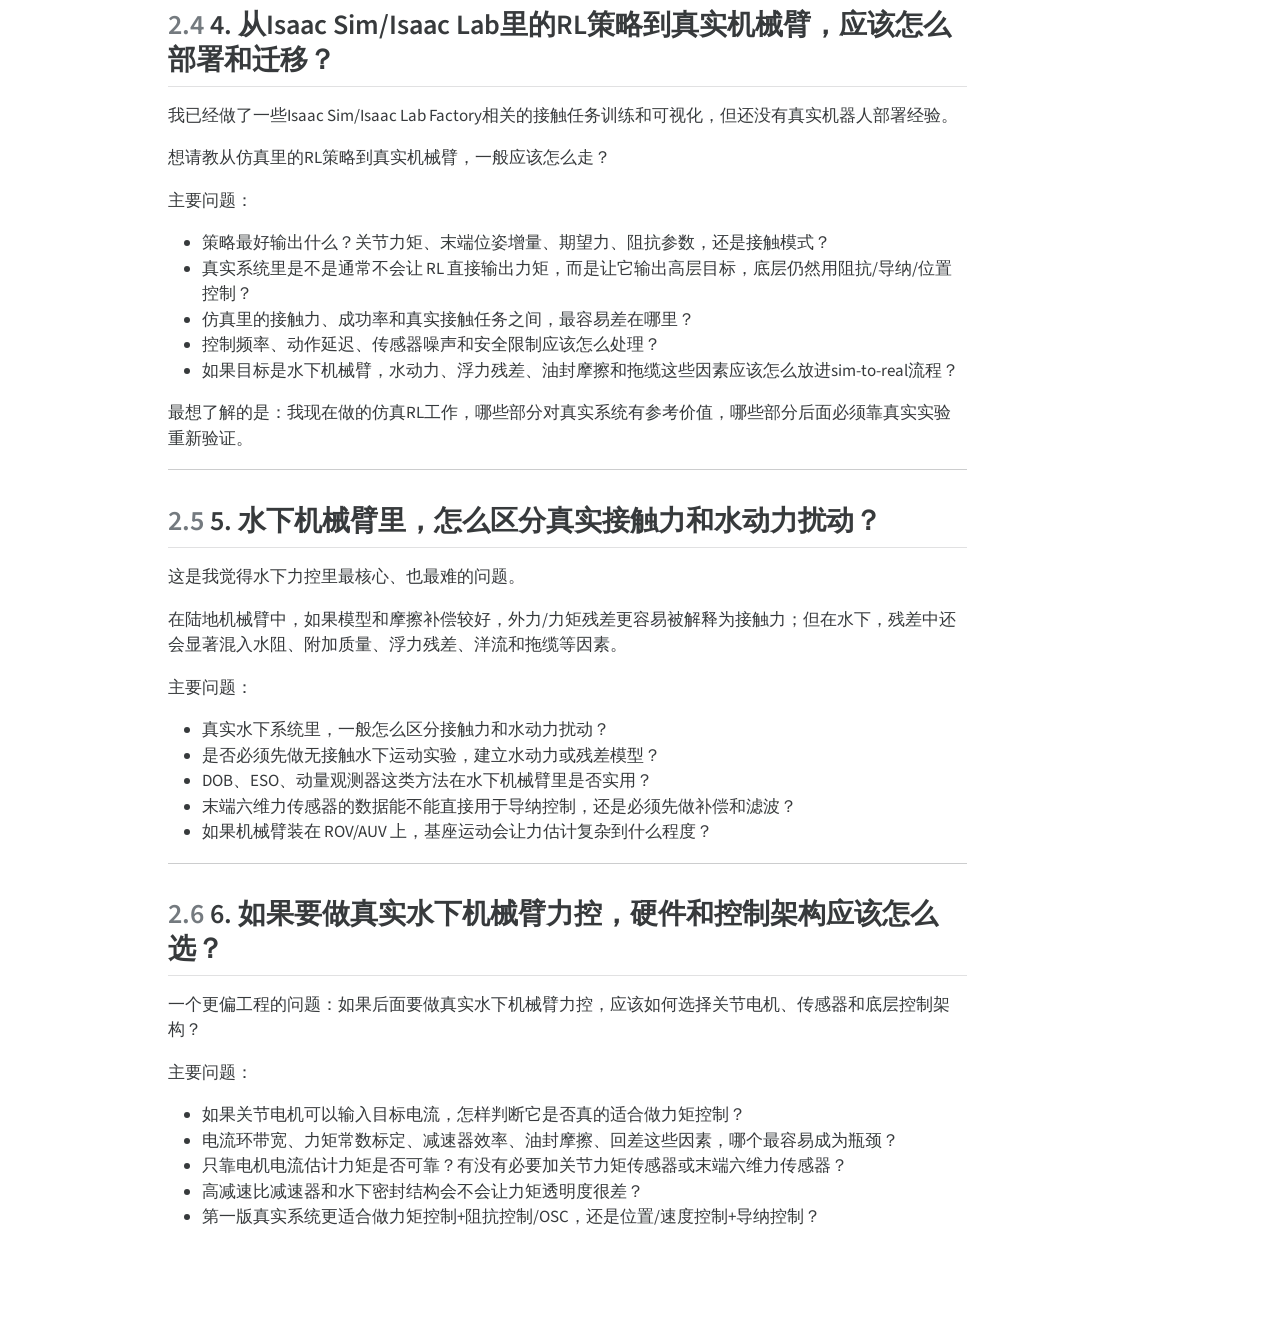
==== commit 97d3a60b: "Update questions page" ====
--- a/questions.html
+++ b/questions.html
@@ -58,9 +58,9 @@
   <li><a href="#想请教的总共6个问题" id="toc-想请教的总共6个问题" class="nav-link" data-scroll-target="#想请教的总共6个问题"><span class="header-section-number">2</span> 想请教的总共6个问题</a>
   <ul class="collapse">
   <li><a href="#现在做机械臂力矩控制哪些仿真平台和开源代码最值得上手" id="toc-现在做机械臂力矩控制哪些仿真平台和开源代码最值得上手" class="nav-link" data-scroll-target="#现在做机械臂力矩控制哪些仿真平台和开源代码最值得上手"><span class="header-section-number">2.1</span> 1. 现在做机械臂力矩控制，哪些仿真平台和开源代码最值得上手？</a></li>
-  <li><a href="#仿真中的-torque-control-和真实机器人上的力矩控制到底差在哪里" id="toc-仿真中的-torque-control-和真实机器人上的力矩控制到底差在哪里" class="nav-link" data-scroll-target="#仿真中的-torque-control-和真实机器人上的力矩控制到底差在哪里"><span class="header-section-number">2.2</span> 2. 仿真中的 torque control 和真实机器人上的力矩控制到底差在哪里？</a></li>
+  <li><a href="#仿真中的力矩控制和真实机器人上的力矩控制到底差在哪里" id="toc-仿真中的力矩控制和真实机器人上的力矩控制到底差在哪里" class="nav-link" data-scroll-target="#仿真中的力矩控制和真实机器人上的力矩控制到底差在哪里"><span class="header-section-number">2.2</span> 2. 仿真中的力矩控制和真实机器人上的力矩控制到底差在哪里？</a></li>
   <li><a href="#力矩控制和位置速度控制在机械臂系统辨识上有什么本质差别" id="toc-力矩控制和位置速度控制在机械臂系统辨识上有什么本质差别" class="nav-link" data-scroll-target="#力矩控制和位置速度控制在机械臂系统辨识上有什么本质差别"><span class="header-section-number">2.3</span> 3. 力矩控制和位置/速度控制，在机械臂系统辨识上有什么本质差别？</a></li>
-  <li><a href="#从-isaac-sim-isaac-lab-里的-rl-策略到真实机械臂应该怎么部署和迁移" id="toc-从-isaac-sim-isaac-lab-里的-rl-策略到真实机械臂应该怎么部署和迁移" class="nav-link" data-scroll-target="#从-isaac-sim-isaac-lab-里的-rl-策略到真实机械臂应该怎么部署和迁移"><span class="header-section-number">2.4</span> 4. 从 Isaac Sim / Isaac Lab 里的 RL 策略到真实机械臂，应该怎么部署和迁移？</a></li>
+  <li><a href="#从isaac-simisaac-lab里的rl策略到真实机械臂应该怎么部署和迁移" id="toc-从isaac-simisaac-lab里的rl策略到真实机械臂应该怎么部署和迁移" class="nav-link" data-scroll-target="#从isaac-simisaac-lab里的rl策略到真实机械臂应该怎么部署和迁移"><span class="header-section-number">2.4</span> 4. 从Isaac Sim/Isaac Lab里的RL策略到真实机械臂，应该怎么部署和迁移？</a></li>
   <li><a href="#水下机械臂里怎么区分真实接触力和水动力扰动" id="toc-水下机械臂里怎么区分真实接触力和水动力扰动" class="nav-link" data-scroll-target="#水下机械臂里怎么区分真实接触力和水动力扰动"><span class="header-section-number">2.5</span> 5. 水下机械臂里，怎么区分真实接触力和水动力扰动？</a></li>
   <li><a href="#如果要做真实水下机械臂力控硬件和控制架构应该怎么选" id="toc-如果要做真实水下机械臂力控硬件和控制架构应该怎么选" class="nav-link" data-scroll-target="#如果要做真实水下机械臂力控硬件和控制架构应该怎么选"><span class="header-section-number">2.6</span> 6. 如果要做真实水下机械臂力控，硬件和控制架构应该怎么选？</a></li>
   </ul></li>
@@ -146,15 +146,15 @@
 <p>我希望得到一个比较现实的上手路线，比如先跑哪个 demo，看哪个控制器的源码，哪些平台暂时不用花太多时间。想知道哪些平台更适合学习力矩层级控制、OSC、笛卡尔坐标系阻抗和接触操作的源码实现</p>
 <hr>
 </section>
-<section id="仿真中的-torque-control-和真实机器人上的力矩控制到底差在哪里" class="level2" data-number="2.2">
-<h2 data-number="2.2" class="anchored" data-anchor-id="仿真中的-torque-control-和真实机器人上的力矩控制到底差在哪里"><span class="header-section-number">2.2</span> 2. 仿真中的 torque control 和真实机器人上的力矩控制到底差在哪里？</h2>
-<p>我现在有一个疑问：很多仿真平台都说支持 torque control，但我不太确定这里的 torque action 是不是直接作用在关节上的力矩。 有些平台里，控制输入可能不是直接施加到关节上的力矩，而是会先经过执行器模型、关节驱动机制或 PD 控制器，再转换成实际施加到关节上的力矩。接触时，物理引擎还会通过接触求解器计算接触力、摩擦力和约束力。 主要问题：</p>
+<section id="仿真中的力矩控制和真实机器人上的力矩控制到底差在哪里" class="level2" data-number="2.2">
+<h2 data-number="2.2" class="anchored" data-anchor-id="仿真中的力矩控制和真实机器人上的力矩控制到底差在哪里"><span class="header-section-number">2.2</span> 2. 仿真中的力矩控制和真实机器人上的力矩控制到底差在哪里？</h2>
+<p>我现在有一个疑问：很多仿真平台都说支持力矩控制，但我不太确定这里的力矩动作是不是直接作用在关节上的力矩。 有些平台里，控制输入可能不是直接施加到关节上的力矩，而是会先经过执行器模型、关节驱动机制或 PD 控制器，再转换成实际施加到关节上的力矩。接触时，物理引擎还会通过接触求解器计算接触力、摩擦力和约束力。 主要问题：</p>
 <ul>
 <li>在一个仿真平台里，如何判断动作是否真的是直接关节力矩输入？</li>
 <li>如果平台内部还有关节驱动或PD控制器，那么它和真正力矩控制有什么区别？</li>
 <li>仿真中的执行器模型通常会考虑哪些因素，比如力矩限幅、延迟、摩擦、速度限制？</li>
 <li>接触求解器算出来的接触力，和电机输出转矩是什么关系？</li>
-<li>如果我要做阻抗控制或 OSC，是应该自己输出关节力矩，还是用平台自带的阻抗/OSC controller？</li>
+<li>如果我要做阻抗控制或OSC，是应该自己输出关节力矩，还是用平台自带的阻抗/OSC控制器？</li>
 </ul>
 <hr>
 </section>
@@ -171,9 +171,9 @@
 </ul>
 <hr>
 </section>
-<section id="从-isaac-sim-isaac-lab-里的-rl-策略到真实机械臂应该怎么部署和迁移" class="level2" data-number="2.4">
-<h2 data-number="2.4" class="anchored" data-anchor-id="从-isaac-sim-isaac-lab-里的-rl-策略到真实机械臂应该怎么部署和迁移"><span class="header-section-number">2.4</span> 4. 从 Isaac Sim / Isaac Lab 里的 RL 策略到真实机械臂，应该怎么部署和迁移？</h2>
-<p>我已经做了一些 Isaac Sim / Isaac Lab Factory 相关的接触任务训练和可视化，但还没有真实机器人部署经验。</p>
+<section id="从isaac-simisaac-lab里的rl策略到真实机械臂应该怎么部署和迁移" class="level2" data-number="2.4">
+<h2 data-number="2.4" class="anchored" data-anchor-id="从isaac-simisaac-lab里的rl策略到真实机械臂应该怎么部署和迁移"><span class="header-section-number">2.4</span> 4. 从Isaac Sim/Isaac Lab里的RL策略到真实机械臂，应该怎么部署和迁移？</h2>
+<p>我已经做了一些Isaac Sim/Isaac Lab Factory相关的接触任务训练和可视化，但还没有真实机器人部署经验。</p>
 <p>想请教从仿真里的RL策略到真实机械臂，一般应该怎么走？</p>
 <p>主要问题：</p>
 <ul>
@@ -194,7 +194,7 @@
 <ul>
 <li>真实水下系统里，一般怎么区分接触力和水动力扰动？</li>
 <li>是否必须先做无接触水下运动实验，建立水动力或残差模型？</li>
-<li>DOB、ESO、momentum 观测器这类方法在水下机械臂里是否实用？</li>
+<li>DOB、ESO、动量观测器这类方法在水下机械臂里是否实用？</li>
 <li>末端六维力传感器的数据能不能直接用于导纳控制，还是必须先做补偿和滤波？</li>
 <li>如果机械臂装在 ROV/AUV 上，基座运动会让力估计复杂到什么程度？</li>
 </ul>
@@ -209,7 +209,7 @@
 <li>电流环带宽、力矩常数标定、减速器效率、油封摩擦、回差这些因素，哪个最容易成为瓶颈？</li>
 <li>只靠电机电流估计力矩是否可靠？有没有必要加关节力矩传感器或末端六维力传感器？</li>
 <li>高减速比减速器和水下密封结构会不会让力矩透明度很差？</li>
-<li>第一版真实系统更适合做力矩控制+阻抗控制/OSC，还是位置/速度控制 + 导纳控制？</li>
+<li>第一版真实系统更适合做力矩控制+阻抗控制/OSC，还是位置/速度控制+导纳控制？</li>
 </ul>
 </section>
 </section>
